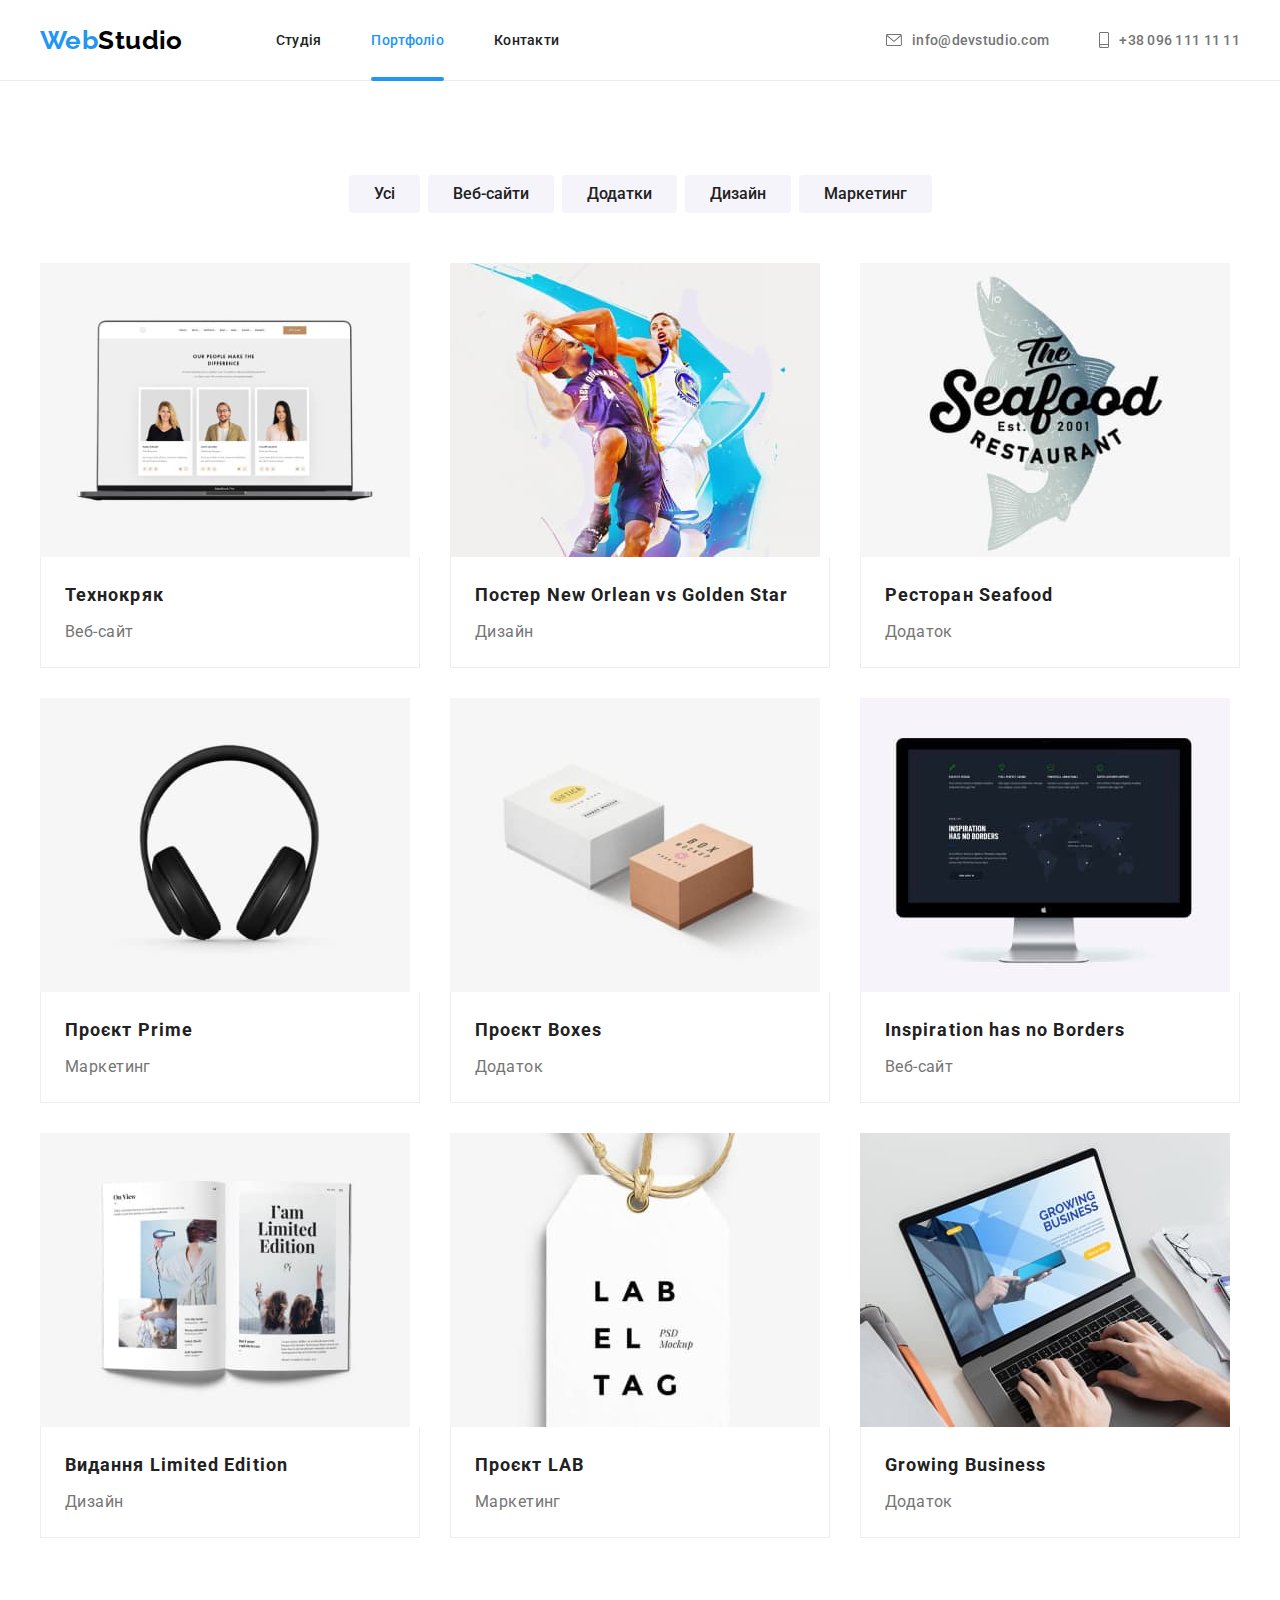
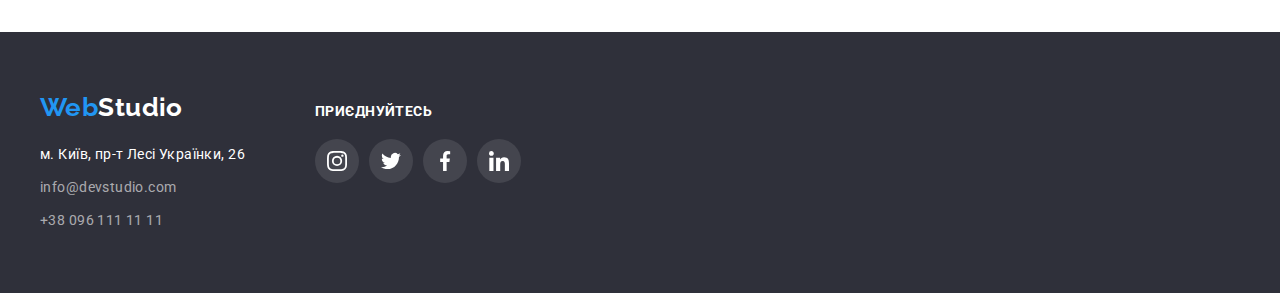
==== portfolio.html @ 312a786f "file" ====
<!DOCTYPE html>
<html lang="uk">
  <head>
    <meta charset="UTF-8" />
    <meta http-equiv="X-UA-Compatible" content="IE=edge" />
    <meta name="viewport" content="width=device-width, initial-scale=1.0" />
    <title>Студія</title>
    <link rel="preconnect" href="https://fonts.googleapis.com" />
    <link rel="preconnect" href="https://fonts.gstatic.com" crossorigin />
    <link
      href="https://fonts.googleapis.com/css2?family=Raleway:wght@700&family=Roboto:wght@400;500;700;900&display=swap"
      rel="stylesheet"
    />
    <link
      rel="stylesheet"
      href="https://cdnjs.cloudflare.com/ajax/libs/modern-normalize/1.1.0/modern-normalize.min.css"
      integrity="sha512-wpPYUAdjBVSE4KJnH1VR1HeZfpl1ub8YT/NKx4PuQ5NmX2tKuGu6U/JRp5y+Y8XG2tV+wKQpNHVUX03MfMFn9Q=="
      crossorigin="anonymous"
      referrerpolicy="no-referrer"
    />
    <link href="https://unpkg.com/aos@2.3.1/dist/aos.css" rel="stylesheet" />
    <link
      rel="stylesheet"
      href="https://cdnjs.cloudflare.com/ajax/libs/animate.css/4.1.1/animate.min.css"
    />
    <link rel="stylesheet" href="./css/styles.css" />
  </head>
  <body>
    <!--Верхня лінія-->
    <header class="page-header">
      <div class="container header-container">
        <a hreaf="./index.html" class="logo-header"
          ><span class="web">Web</span>Studio</a
        >
        <nav class="navigation">
          <ul class="header-nav">
            <li class="item">
              <a class="header-nav-link" href="./index.html">Студія</a>
            </li>
            <li class="item">
              <a class="header-nav-link current" href="./portfolio.html"
                >Портфоліо</a
              >
            </li>
            <li class="item">
              <a class="header-nav-link" href="#">Контакти</a>
            </li>
          </ul>
        </nav>
        <ul class="adress-header">
          <li class="item">
            <a class="adress-header-link" href="mailto:info@devstudio.com">
              <svg class="icon-mailto">
                <use
                  href="./img/icons.svg#icon-envelope-hover"
                  width="16"
                  height="12"
                ></use>
              </svg>
              info@devstudio.com</a
            >
          </li>
          <li class="item">
            <a class="adress-header-link" href="tel:+380961111111">
              <svg class="icon-smartphone">
                <use
                  href="./img/icons.svg#icon-smartphone"
                  width="10"
                  height="16"
                ></use>
              </svg>
              +38 096 111 11 11</a
            >
          </li>
        </ul>
      </div>
    </header>
    <main>
      <!--Портфоліо-->
      <section class="portfolio-nav section">
        <div class="container">
          <h1 class="visually-hidden" hidden>Портфоліо</h1>
          <ul class="link-filter-btn">
            <li>
              <button class="filter-btn" type="button">Усі</button>
            </li>
            <li>
              <button class="filter-btn" type="button">Веб-сайти</button>
            </li>
            <li>
              <button class="filter-btn" type="button">Додатки</button>
            </li>
            <li>
              <button class="filter-btn" type="button">Дизайн</button>
            </li>
            <li>
              <button class="filter-btn" type="button">Маркетинг</button>
            </li>
          </ul>
          <ul class="gallery">
            <li class="gallery-list animate__animated animate__fadeInTopLeft">
              <a href="#" class="project-link">
                <div class="project-top-wrap">
                  <img
                    src="./img/img технокряк.jpg"
                    width="370"
                    ;
                    height="294"
                    ;
                    alt="Технокряк"
                  />
                  <p class="project-top-text">
                    Ресурс пропонує комплексні пропозиції з різним рівнем
                    функціоналу та сервісів. Все це дозволить відвідувачу
                    отримати вичерпні відомості про компанію чи приватну особу.
                  </p>
                </div>
                <div class="gallery-tittle">
                  <h2 class="project-tittle">Технокряк</h2>
                  <p class="project-type">Веб-сайт</p>
                </div>
              </a>
            </li>
            <li class="gallery-list animate__animated animate__fadeInDown">
              <a href="#" class="project-link">
                <div class="project-top-wrap">
                  <img
                    src="./img/img постер 2.jpg"
                    width="370"
                    ;
                    height="294"
                    left="614"
                    ;
                    alt="Постер New Orlean vs Golden Star"
                  />
                  <p class="project-top-text">
                    Lorem ipsum dolor sit amet consectetur adipisicing elit. Hic
                    velit voluptate placeat fuga doloremque vel qui voluptatum
                    ex id debitis expedita, modi sit quisquam, numquam eum magni
                    labore nostrum at.
                  </p>
                </div>
                <div class="gallery-tittle">
                  <h2 class="project-tittle">
                    Постер New Orlean vs Golden Star
                  </h2>
                  <p class="project-type">Дизайн</p>
                </div>
              </a>
            </li>
            <li class="gallery-list animate__animated animate__fadeInTopRight">
              <a href="#" class="project-link">
                <div class="project-top-wrap">
                  <img
                    src="./img/img ресторан.jpg"
                    width="370"
                    ;
                    height="294"
                    ;
                    alt="Ресторан Seafood"
                  />
                  <p class="project-top-text">
                    Lorem ipsum dolor sit amet consectetur adipisicing elit. Hic
                    velit voluptate placeat fuga doloremque vel qui voluptatum
                    ex id debitis expedita, modi sit quisquam, numquam eum magni
                    labore nostrum at.
                  </p>
                </div>
                <div class="gallery-tittle">
                  <h2 class="project-tittle">Ресторан Seafood</h2>
                  <p class="project-type">Додаток</p>
                </div>
              </a>
            </li>
            <li class="gallery-list animate__animated animate__fadeInTopLeft">
              <a href="#" class="project-link">
                <div class="project-top-wrap">
                  <img
                    src="./img/навушники.jpg"
                    width="370"
                    ;
                    height="294"
                    ;
                    alt="Проєкт Prime"
                  />
                  <p class="project-top-text">
                    Lorem ipsum dolor sit amet consectetur adipisicing elit. Hic
                    velit voluptate placeat fuga doloremque vel qui voluptatum
                    ex id debitis expedita, modi sit quisquam, numquam eum magni
                    labore nostrum at.
                  </p>
                </div>
                <div class="gallery-tittle">
                  <h2 class="project-tittle">Проєкт Prime</h2>
                  <p class="project-type">Маркетинг</p>
                </div>
              </a>
            </li>
            <li class="gallery-list">
              <a href="#" class="project-link">
                <div class="project-top-wrap">
                  <img
                    src="./img/img проєкт box.jpg"
                    width="370"
                    ;
                    height="294"
                    ;
                  />
                  <p class="project-top-text">
                    Lorem ipsum dolor sit amet consectetur adipisicing elit. Hic
                    velit voluptate placeat fuga doloremque vel qui voluptatum
                    ex id debitis expedita, modi sit quisquam, numquam eum magni
                    labore nostrum at.
                  </p>
                </div>
                <div class="gallery-tittle">
                  <h2 class="project-tittle">Проєкт Boxes</h2>
                  <p class="project-type">Додаток</p>
                </div>
              </a>
            </li>
            <li class="gallery-list animate__animated animate__fadeInTopRight">
              <a href="#" class="project-link">
                <div class="project-top-wrap">
                  <img
                    src="./img/img монітор.jpg"
                    width="370"
                    ;
                    height="294"
                    ;
                    alt="Inspiration has no Borders"
                  />
                  <p class="project-top-text">
                    Lorem ipsum dolor sit amet consectetur adipisicing elit. Hic
                    velit voluptate placeat fuga doloremque vel qui voluptatum
                    ex id debitis expedita, modi sit quisquam, numquam eum magni
                    labore nostrum at.
                  </p>
                </div>
                <div class="gallery-tittle">
                  <h2 class="project-tittle">Inspiration has no Borders</h2>
                  <p class="project-type">Веб-сайт</p>
                </div>
              </a>
            </li>
            <li class="gallery-list animate__animated animate__fadeInTopLeft">
              <a href="#" class="project-link">
                <div class="project-top-wrap">
                  <img
                    src="./img/img видання.jpg"
                    width="370"
                    ;
                    height="294"
                    ;
                    alt="Видання Limited Edition"
                  />
                  <p class="project-top-text">
                    Lorem ipsum dolor sit amet consectetur adipisicing elit. Hic
                    velit voluptate placeat fuga doloremque vel qui voluptatum
                    ex id debitis expedita, modi sit quisquam, numquam eum magni
                    labore nostrum at.
                  </p>
                </div>
                <div class="gallery-tittle">
                  <h2 class="project-tittle">Видання Limited Edition</h2>
                  <p class="project-type">Дизайн</p>
                </div>
              </a>
            </li>
            <li class="gallery-list animate__animated animate__fadeInUp">
              <a href="" class="project-link">
                <div class="project-top-wrap">
                  <img
                    src="./img/img проєкт лаб.jpg"
                    width="370"
                    ;
                    height="294"
                    ;
                    alt="Проєкт LAB"
                  />
                  <p class="project-top-text">
                    Lorem ipsum dolor sit amet consectetur adipisicing elit. Hic
                    velit voluptate placeat fuga doloremque vel qui voluptatum
                    ex id debitis expedita, modi sit quisquam, numquam eum magni
                    labore nostrum at.
                  </p>
                </div>
                <div class="gallery-tittle">
                  <h2 class="project-tittle">Проєкт LAB</h2>
                  <p class="project-type">Маркетинг</p>
                </div>
              </a>
            </li>
            <li class="gallery-list animate__animated animate__fadeInTopRight">
              <a href="" class="project-link">
                <div class="project-top-wrap">
                  <img
                    src="./img/img ноут.jpg"
                    width="370"
                    ;
                    height="294"
                    ;
                    alt="Growing Business"
                  />
                  <p class="project-top-text">
                    Lorem ipsum dolor sit amet consectetur adipisicing elit. Hic
                    velit voluptate placeat fuga doloremque vel qui voluptatum
                    ex id debitis expedita, modi sit quisquam, numquam eum magni
                    labore nostrum at.
                  </p>
                </div>
                <div class="gallery-tittle">
                  <h2 class="project-tittle">Growing Business</h2>
                  <p class="project-type">Додаток</p>
                </div>
              </a>
            </li>
          </ul>
        </div>
      </section>
    </main>
    <!--КОНТАКТИ-->
    <footer class="footer">
      <div class="container">
        <div class="wrapper">
          <a hreaf="./index.html" class="logo-footer"
            ><span class="web">Web</span>Studio</a
          >
          <address class="contacts-address">
            <ul class="footer-nav">
              <li class="contacts-item">
                <a
                  class="footer-nav-address"
                  href="https://goo.gl/maps/SYEKKBxRii6qYseB9"
                  target="_blank"
                  rel="noopener noreferrer"
                  >м. Київ, пр-т Лесі Українки, 26
                </a>
              </li>
              <li class="contacts-item">
                <a class="footer-nav-link" href="mailto:info@devstudio.com"
                  >info@devstudio.com
                </a>
              </li>
              <li class="contacts-item">
                <a class="footer-nav-link" href="tel:+380961111111 "
                  >+38 096 111 11 11
                </a>
              </li>
            </ul>
          </address>
        </div>
        <div class="social-container">
          <p class="footer-text">Приєднуйтесь</p>
          <ul class="footer-social-list">
            <li class="footer-social-item">
              <a class="footer-social-link" href="#">
                <svg class="footer-social-sign" width="20" height="20">
                  <use href="./img/icons.svg#icon-instagram-2"></use>
                </svg>
              </a>
            </li>
            <li class="footer-social-item">
              <a class="footer-social-link" href="#">
                <svg class="footer-social-sign" width="20" height="20">
                  <use href="./img/icons.svg#icon-twitter-1"></use>
                </svg>
              </a>
            </li>
            <li class="footer-social-item">
              <a class="footer-social-link" href="#">
                <svg class="footer-social-sign" width="20" height="20">
                  <use href="./img/icons.svg#icon-facebook-1"></use>
                </svg>
              </a>
            </li>
            <li class="footer-social-item">
              <a class="footer-social-link" href="#">
                <svg class="footer-social-sign" width="20" height="20">
                  <use href="./img/icons.svg#icon-linkedin-1"></use>
                </svg>
              </a>
            </li>
          </ul>
        </div>
      </div>
    </footer>
    <script src="https://unpkg.com/aos@2.3.1/dist/aos.js"></script>
    <script>
      AOS.init();
    </script>
  </body>
</html>
---- css/styles.css ----
:root {
  --primary-text-color: #757575;
  --tittle-text-color: #212121;
  --accent-color: #2196f3;
  --background-doc: #ffffff;
  --team-content-background: #f5f4fa;
  --header-background: #ffffff;
  --section-hero-background: #2f303a;
  --section-footer-background: #2f303a;
  --primary-white-color: #ffffff;
  --footer-color: rgba(255, 255, 255, 0.6);
  --background-btn: #188ce8;
  --text-shadow: rgba(0, 0, 0, 0.25);
  --logo-header-color: #000000;
  --color-icons: #afb1b8;
}
h1,
h2,
h3,
p {
  margin-top: 0px;
  margin-bottom: 0px;
}
ul {
  padding: 0;
  list-style: none;
  margin-bottom: 0px;
  margin-top: 0px;
}
body {
  margin: 0;
  font-family: "Roboto", sans-seerif;
  font-size: 14px;
  letter-spacing: 0.03em;
  color: var(--primary-text-color);
  background: var(--background-doc);
}
/* top line bg */
.web {
  font-style: normal;
  font-weight: 700;
  font-size: 26px;
  line-height: 1.1923;
  color: var(--accent-color);
}
.page-header {
  background-color: var(--header-background);
  text-decoration: none;
  border-bottom: 1px solid #ececec;
}
.container {
  width: 1200px;
  padding-left: 15px;
  padding-right: 15px;
  margin: 0 auto;
}
.header-container {
  display: flex;
  align-items: center;
  list-style: none;
  margin: 0 auto;
}
.navigation {
  margin-right: auto;
}
.logo-header {
  font-family: "Raleway", sans-serif;
  font-style: normal;
  font-weight: 700;
  font-size: 26px;
  line-height: 1.1923;
  color: var(--logo-header-color);
  margin-right: 93px;
}
.header-nav {
  margin: 0px;
  display: flex;
  gap: 50px;
  padding: 0px;
}
.header-nav-link {
  position: relative;
}
.current::after {
  content: "";
  position: absolute;
  display: block;
  left: 0;
  bottom: -1px;
  opacity: 1;
  width: 100%;
  height: 4px;
  background: #2196f3;
  border-radius: 2px;
  transition: opasity 250ms;
  transition-timing-function: cubic-bezier(0.4, 0, 0.2, 1);
}
.header-nav-link.current {
  color: #2196f3;
}
/* line-height/font-size = */
.header-nav-link {
  text-decoration: none;
  font-style: normal;
  font-weight: 500;
  line-height: 1.1428;
  letter-spacing: 0.02em;
  color: var(--tittle-text-color);
  font-size: 14px;
  display: block;
  padding-top: 32px;
  padding-bottom: 32px;
  transition-property: color;
  transition-duration: 250ms;
  transition-timing-function: cubic-bezier(0.4, 0, 0.2, 1);
}
.header-nav-link:hover,
.header-nav-link:focus {
  color: var(--accent-color);
}
.adress-header {
  margin: 0px;
  display: flex;
  gap: 50px;
  padding: 0px;
}
.adress-header-link {
  text-decoration: none;
  font-style: normal;
  font-weight: 500;
  line-height: 1.1428;
  letter-spacing: 0.02em;
  color: var(--primary-text-color);
  font-size: 14px;
  display: flex;
  padding-top: 32px;
  padding-bottom: 32px;
  align-items: center;
  transition: color 250ms cubic-bezier(0.4, 0, 0.2, 1);
}
.adress-header-link:hover,
.adress-header-link:focus {
  color: var(--accent-color);
}
.icon-mailto {
  width: 16px;
  height: 12px;
  margin-right: 10px;
  fill: currentColor;
}
.icon-smartphone {
  width: 10px;
  height: 16px;
  margin-right: 10px;
  fill: currentColor;
}
/* HERO */
.hero {
  background: var(--section-hero-background);
  text-align: center;
  padding-top: 200px;
  padding-bottom: 200px;
  background-image: linear-gradient(
      rgba(47, 48, 58, 0.4),
      rgba(47, 48, 58, 0.4)
    ),
    url(../img/hero.JPG);
  background-repeat: no-repeat;
  background-size: cover;
  background-position: center;
  max-width: 1600px;
  margin-left: auto;
  margin-right: auto;
}
.visually-hidden {
  position: absolute;
  white-space: nowrap;
  width: 1px;
  height: 1px;
  overflow: hidden;
  border: 0;
  padding: 0;
  clip: rect(0 0 0 0);
  clip-path: inset(50%);
  margin: -1px;
}
.hero-title {
  font-weight: 900;
  font-size: 44px;
  line-height: 1.3636;
  letter-spacing: 0.06em;
  text-transform: uppercase;
  color: var(--primary-white-color);
  width: 696px;
  margin: 0 auto;
  margin-bottom: 30px;
}
.header-btn {
  font-family: inherit;
  text-align: center;
  font-size: 16px;
  font-weight: 700;
  line-height: 1.875;
  letter-spacing: 0.06em;
  color: var(--primary-white-color);
  background-color: var(--accent-color);
  cursor: pointer;
  border: 0;
  border-radius: 4px;
  height: 50px;
  padding: 10px 32px;
  margin: 0 auto;
  transition: background-color 250ms cubic-bezier(0.4, 0, 0.2, 1);
}
.header-btn:hover,
.header-btn:focus {
  background: var(--background-btn);
}

.link-item-text {
  list-style: none;
  display: flex;
  gap: 30px;
  padding: 0;
  margin: 0;
}
.link-item {
  flex-basis: calc((100% - 90px) / 4);
}
.about-icon {
  display: flex;
  align-items: center;
  justify-content: center;
  background: var(--team-content-background);
  border-radius: 4px;
  height: 120px;
  margin-bottom: 30px;
}
.about-title {
  font-weight: 700;
  font-size: 14px;
  line-height: 1.1428;
  text-transform: uppercase;
  color: var(--tittle-text-color);
  margin: 0;
  padding-bottom: 10px;
}
.about-subtitle {
  line-height: 1.7142;
  margin: 0;
  color: var(--primary-text-color);
}
/* Section bg */
.section {
  padding-top: 94px;
  padding-bottom: 94px;
}
.section.examples {
  padding-top: 0;
}
.examples-label {
  position: relative;
  width: 370px;
}
.examples-text {
  position: absolute;
  font-style: normal;
  font-weight: 700;
  font-size: 14px;
  line-height: 1.1428;
  text-align: center;
  letter-spacing: 0.03em;
  text-transform: uppercase;
  color: var(--primary-white-color);
  display: flex;
  align-items: center;
  justify-content: center;
  background: rgba(47, 48, 58, 0.8);
  bottom: 0;
  right: 0;
  left: 0;
  padding-top: 27px;
  padding-bottom: 27px;
}
.link-examples {
  list-style: none;
  display: flex;
  gap: 30px;
  padding: 0;
  margin: 0;
}
/*TEAM*/
.team {
  background: var(--team-content-background);
}
.link-team {
  list-style: none;
  display: flex;
  gap: 30px;
  min-width: 270px;
  padding: 0;
  margin: 0;
}
.link-photo {
  flex-basis: calc((100% - 90px) / 4);
  background: var(--background-doc);
  box-shadow: 0px 1px 3px rgba(0, 0, 0, 0.12), 0px 1px 1px rgba(0, 0, 0, 0.14),
    0px 2px 1px rgba(0, 0, 0, 0.2);
  border-radius: 0px 0px 4px 4px;
}
.photo-team {
  padding: 30px 10px;
  transition: transform 250ms;
  transition-timing-function: cubic-bezier(0.4, 0, 0.2, 1);
}
.title {
  font-weight: 700;
  font-size: 36px;
  line-height: 1.1666;
  text-align: center;
  color: var(--tittle-text-color);
  margin-bottom: 50px;
  padding: 0px;
}
.team-tittle {
  font-weight: 500;
  font-size: 16px;
  line-height: 1.1875;
  text-align: center;
  color: var(--tittle-text-color);
  margin-bottom: 10px;
}
.team-subtitle {
  font-size: 16px;
  line-height: 1.1875;
  text-align: center;
  margin-bottom: 16px;
}
/*SOCIAL LINK*/
.team-icons-list {
  display: flex;
  justify-content: center;
  gap: 10px;
}
.team-icons-item {
  width: 44px;
  height: 44px;
  gap: 10px;
}
.team-icons-link {
  width: 100%;
  height: 100%;
  background: var(--background-doc);
  border-radius: 50%;
  display: flex;
  align-items: center;
  justify-content: center;
  color: var(--color-icons);
  transition: background-color 250ms cubic-bezier(0.4, 0, 0.2, 1),
    color 250ms cubic-bezier(0.4, 0, 0.2, 1);
}
.team-icons-sign {
  fill: currentColor;
}
.team-icons-link:hover,
.team-icons-link:focus {
  background-color: var(--accent-color);
  color: #ffffff;
}
/*ПОСТІЙНІ КЛІЄНТИ*/

.customers-list {
  list-style: none;
  display: flex;
  align-items: center;
  gap: 30px;
  padding: 0;
}
.client-item {
  display: flex;
  justify-content: center;
  height: 92px;
  flex-basis: calc((100% - 150px) / 6);
}
.client-icon {
  fill: var(--color-icons);
  transition: fill 250ms cubic-bezier(0.4, 0, 0.2, 1);
}
.client-link {
  display: flex;
  align-items: center;
  justify-content: center;
  width: 100%;
  height: 100%;
  border-radius: 4px;
  border: 1px solid var(--color-icons);
  fill: var(--color-icons);
  transition: border-color 250ms cubic-bezier(0.4, 0, 0.2, 1);
}
.client-link:hover,
.client-link:focus {
  border-color: var(--accent-color);
  cursor: pointer;
}

.client-link:hover .client-icon,
.client-link:focus .client-icon {
  fill: var(--accent-color);
}

/*FOOTER*/

.footer {
  background: var(--section-footer-background);
  padding-top: 60px;
  padding-bottom: 60px;
}
.logo-footer {
  font-family: "Raleway", sans-serif;
  font-weight: 700;
  font-size: 26px;
  line-height: 31px;
  color: var(--primary-white-color);
  display: inline-block;
  margin: 0 auto;
  margin-bottom: 20px;
}
.contacts-item:not(:last-child) {
  margin-bottom: 9px;
}
.footer-nav {
  font-style: normal;
  list-style: none;
  background: var(--section-footer-background);
  margin: 0;
  padding: 0;
}
.footer-nav-address {
  line-height: 1.7142;
  list-style: none;
  text-decoration: none;
  color: var(--primary-white-color);
  transition: transform 250ms;
  transition-timing-function: cubic-bezier(0.4, 0, 0.2, 1);
}
.footer-nav-address:hover,
.footer-nav-address:focus {
  color: var(--accent-color);
}
.footer-nav-link {
  text-decoration: none;
  line-height: 1.7142;
  color: var(--footer-color);
  transition: color 250ms cubic-bezier(0.4, 0, 0.2, 1);
}
.footer-nav-link:hover,
.footer-nav-link :focus {
  color: var(--accent-color);
}
img {
  display: block;
  max-width: 100%;
  height: auto;
}
/*--Портфоліо*/

.portfolio-nav {
  list-style: none;
  text-align: center;
}
.link-filter-btn {
  display: flex;
  justify-content: center;
  align-items: center;
  gap: 8px;
  margin-bottom: 50px;
}
.filter-btn {
  font-family: "Roboto";
  font-weight: 500;
  font-size: 16px;
  line-height: 1.625;
  text-align: center;
  color: var(--tittle-text-color);
  background: var(--team-content-background);
  cursor: pointer;
  border: 0;
  border-radius: 4px;
  padding: 6px 25px;
  display: inline-block;
  transition-property: color, box-shadow, background-color;
  transition-duration: 250ms;
   transition-timing-function: cubic-bezier(0.4, 0, 0.2, 1); 
}
.filter-btn:hover,
.filter-btn:focus {
  background-color: var(--accent-color);
  color: var(--primary-white-color);
  box-shadow: 0px 3px 1px rgba(0, 0, 0, 0.1), 0px 1px 2px rgba(0, 0, 0, 0.08),
    0px 2px 2px rgba(0, 0, 0, 0.12);
}
.gallery {
  display: flex;
  flex-wrap: wrap;
  gap: 30px;
  padding: 0;
  margin: 0;
}
.gallery-list {
  width: calc((100% - 60px) / 3);
}
.project-link:hover .project-top-text {
  transform: translateY(0);
  transition: transform 250ms;
  transition-timing-function: cubic-bezier(0.4, 0, 0.2, 1);
}
.project-link {
  list-style: none;
  text-decoration: none;
  display: block;
  transition: box-shadow 250ms cubic-bezier(0.4, 0, 0.2, 1); 
}
.project-link:hover,
.project-link:focus {
  box-shadow: 0px 1px 1px rgba(0, 0, 0, 0.12), 0px 4px 4px rgba(0, 0, 0, 0.06),
    1px 4px 6px rgba(0, 0, 0, 0.16);
}
.project-top-wrap {
  position: relative;
  overflow: hidden;
}
.project-top-text {
  position: absolute;
  display: flex;
  align-items: center;
  justify-content: center;
  text-align: left;
  top: 0;
  font-style: normal;
  font-weight: 400;
  font-size: 18px;
  line-height: 28px;
  letter-spacing: 0.03em;
  color: #ffffff;
  background: rgba(33, 150, 243, 0.9);
  padding: 24px;
  height: 100%;
  transform: translateY(100%);
  transition: transform 250ms cubic-bezier(0.4, 0, 0.2, 1);
}
.gallery-tittle {
  padding: 20px 24px;
  border: 1px solid #eeeeee;
  text-align: left;
  border-top: 0;
}
.project-tittle {
  font-weight: 700;
  font-size: 18px;
  line-height: 36px;
  letter-spacing: 0.06em;
  color: var(--tittle-text-color);
  margin-bottom: 4px;
}
.project-type {
  font-size: 16px;
  line-height: 1.875;
  color: var(--primary-text-color);
  margin: 0;
}
.footer .container {
  display: flex;
  align-items: baseline;
}
.social-container {
  margin-left: 70px;
}

.footer-text {
  display: flex;
  font-size: 14px;
  font-weight: 700;
  line-height: 1.1428;
  letter-spacing: 0.03em;
  text-transform: uppercase;
  color: var(--primary-white-color);
  margin-bottom: 20px;
}
.footer-social-list {
  display: flex;
  justify-content: center;
  gap: 10px;
}
.footer-social-item {
  width: 44px;
  height: 44px;
}
.footer-social-link {
  width: 100%;
  height: 100%;
  background: rgba(255, 255, 255, 0.1);
  border-radius: 50%;
  display: flex;
  justify-content: center;
  align-items: center;
  color: var(--background-doc);
  transition: background-color 250ms cubic-bezier(0.4, 0, 0.2, 1);
}
.footer-social-sign {
  fill: currentColor;
}
.footer-social-link:hover,
.team-icons-link:focus {
  background-color: var(--accent-color);
  fill: currentColor;
}
.backdrop {
  position: fixed;
  top: 0;
  width: 100%;
  height: 100%;
  background: rgba(0, 0, 0, 0.2);
  transition: opasity 250ms cubic-bezier(0.4, 0, 0.2, 1),
    visibility 250ms cubic-bezier(0.4, 0, 0.2, 1);
}
.modal {
  width: 528px;
  min-height: 550px;
  background: var(--background-doc);
  box-shadow: 0px 1px 3px rgba(0, 0, 0, 0.12), 0px 1px 1px rgba(0, 0, 0, 0.14),
    0px 2px 1px rgba(0, 0, 0, 0.2);
  border-radius: 4px;
  position: absolute;
  top: 50%;
  left: 50%;
  transform: translate(-50%, -50%) scaleY(1);
  transition: transform 250ms cubic-bezier(0.4, 0, 0.2, 1);
  padding: 40px;
}
.backdrop .is-hidden .modal {
  transform: translate(-50%, -50%) scaleY(0);
}
.modal-close {
  position: absolute;
  width: 30px;
  height: 30px;
  border: 1px solid rgba(0, 0, 0, 0.1);
  background: var(--primary-white-color);
  border-radius: 50%;
  display: flex;
  align-items: center;
  justify-content: center;
  right: 8px;
  top: 8px;
  cursor: pointer;
}
.modal-close-icon {
  width: 18px;
  height: 18px;
  transition: transform 250ms cubic-bezier(0.4, 0, 0.2, 1);
  fill: var(--logo-header-color);
}
.is-hidden {
  opacity: 0;
  visibility: hidden;
  pointer-events: none;
}
.modal-tittle{
position: absolute;
font-style: normal;
font-weight: 700;
font-size: 20px;
line-height: 1,15;
text-align: center;
letter-spacing: 0.03em;
color: var(--tittle-text-color);
text-align: center;
margin-bottom: 12px;
}
.modal-input{
  position: relative;
  width: 100%;
height: 58px;
  border-radius: 4px;
  margin-bottom: 10px;
}
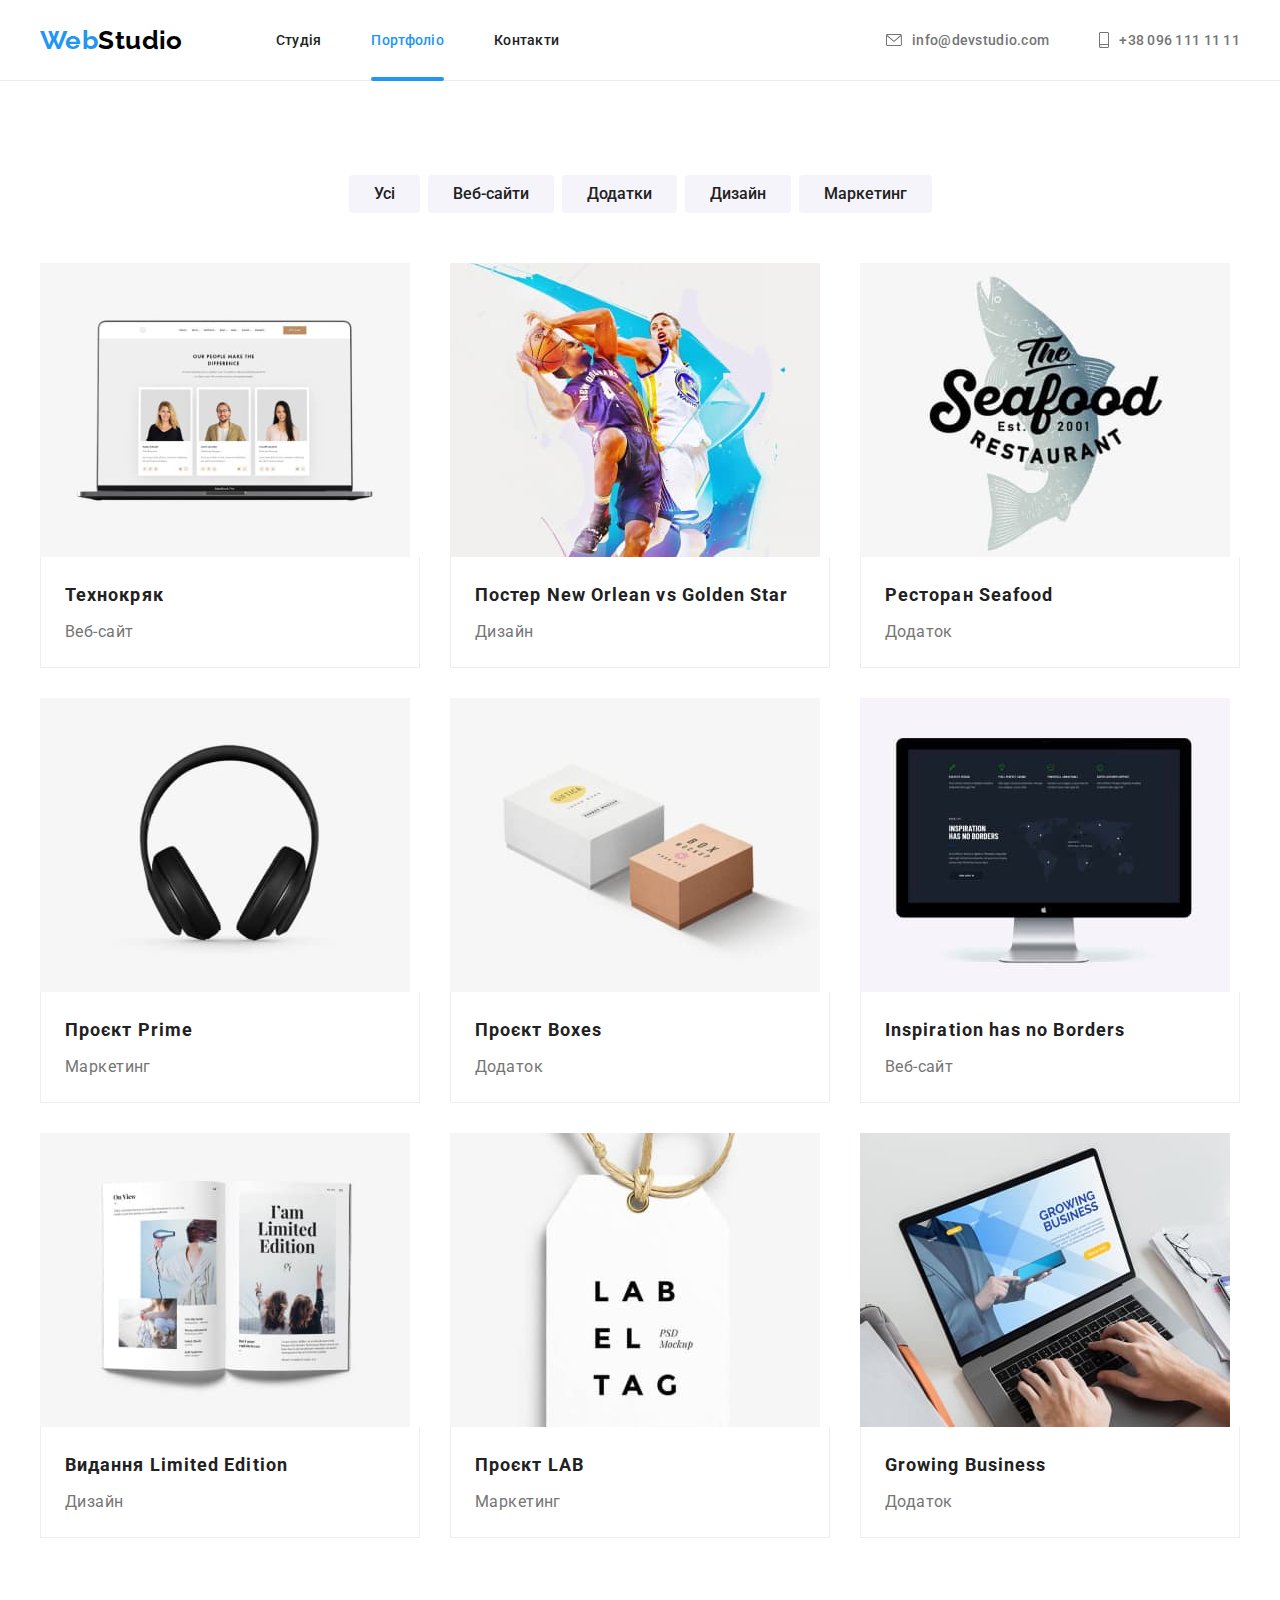
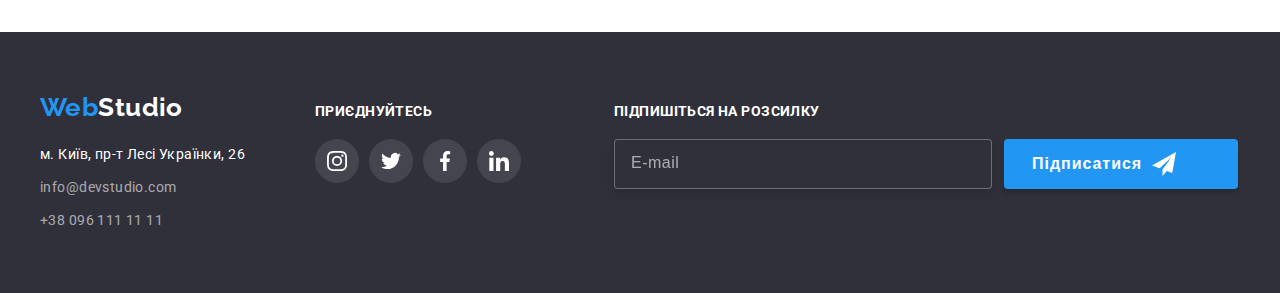
==== commit 40c6e773: "update" ====
--- a/portfolio.html
+++ b/portfolio.html
@@ -383,6 +383,23 @@
             </li>
           </ul>
         </div>
+         <div class="sign">
+          <p class="sign-tittle">Підпишіться на розсилку</p>
+          <form>
+            <div class="send-form">
+          <input
+            type="email"
+            name="send-email"
+            class="footer-user-mail"
+            placeholder="E-mail"/>
+            <button class="btn-send"type="submit">Підписатися<svg class="icon-send" width="24" height="24">
+              <use href="./img/icons.svg#icon-icon-send-2">
+              </use>
+            </svg>
+          </button>
+        </div>
+      </form>
+      </div>
       </div>
     </footer>
     <script src="https://unpkg.com/aos@2.3.1/dist/aos.js"></script>
--- a/css/styles.css
+++ b/css/styles.css
@@ -666,7 +666,6 @@
   pointer-events: none;
 }
 .modal-tittle{
-position: absolute;
 font-style: normal;
 font-weight: 700;
 font-size: 20px;
@@ -677,10 +676,111 @@
 text-align: center;
 margin-bottom: 12px;
 }
+.modal-label{
+position: relative;
+width: 22px;
+height: 14px;
+font-style: normal;
+font-weight: 400;
+font-size: 12px;
+line-height: 14px;
+letter-spacing: 0.01em;
+color: var(--primary-text-color);
+margin-bottom: 10px;
+}
 .modal-input{
+  width: 100%;
+  height: 45px;
+  border: 1px solid rgba(33, 33, 33, 0.2);
+  border-radius: 4px;
+  cursor: pointer;
+  margin-bottom: 10px;
+}
+.modal-input:focus + .modal-icon {
+  fill:var(--accent-color);
+}
+.modal-icon{
+  position: absolute;
+  top: 42%;
+  left: 5px;
+transform: translateY(-42%);
+display: inline-block;
+margin-left: 12px;
+}
+
+
+
+.sign-tittle{
+  display: flex;
+  font-size: 14px;
+  font-weight: 700;
+  line-height: 1.1428;
+  letter-spacing: 0.03em;
+  text-transform: uppercase;
+  color: var(--primary-white-color);
+  outline: transparent;
+  margin-bottom: 20px;
+  margin-left: 93px;
+}
+.send-form{
+  display: flex;
+  gap: 12px;
+}
+.footer-user-mail{
+  min-width: 358px;
+  background: var(--section-footer-background);
+border: 1px solid rgba(255, 255, 255, 0.3);
+filter: drop-shadow(0px 4px 4px rgba(0, 0, 0, 0.15));
+border-radius: 4px;
+padding-left: 16px;
+padding-top: 15px;
+padding-bottom: 15px;
+transition: border-color 250ms cubic-bezier(0.4, 0, 0.2, 1);
+margin-left: 93px;
+}
+.footer-user-mail:hover,
+.footer-user-mail:focus{
+  border-color:var(--accent-color)
+}
+.footer-user-mail::placeholder {
+font-style: normal;
+font-weight: 400;
+font-size: 16px;
+line-height: 1.25;
+display: flex;
+align-items: center;
+letter-spacing: 0.03em;
+color: rgba(255, 255, 255, 0.6);
+}
+.btn-send{
+  font-style: normal;
+font-weight: 700;
+font-size: 16px;
+line-height: 1.87;
+display: flex;
+align-items: center;
+text-align: center;
+letter-spacing: 0.06em;
+color: var(--primary-white-color);
+  background-color: var(--accent-color);
+  box-shadow: 0px 4px 4px rgba(0, 0, 0, 0.15);
+  cursor: pointer;
+  border: 0;
+  border-radius: 4px;
+  height: 50px;
+  padding-top: 10px;
+  padding-bottom: 10px;
+  padding-left: 28px;
+  padding-right: 62px;
+  margin: 0 auto;
+  transition: background-color 250ms cubic-bezier(0.4, 0, 0.2, 1);
+}
+.btn-send:hover,
+.btn-send:focus {
+  background: var(--background-btn);
+}
+.icon-send{
   position: relative;
-  width: 100%;
-height: 58px;
-  border-radius: 4px;
-  margin-bottom: 10px;
-}
+  fill: currentColor;
+  margin-left: 10px;
+}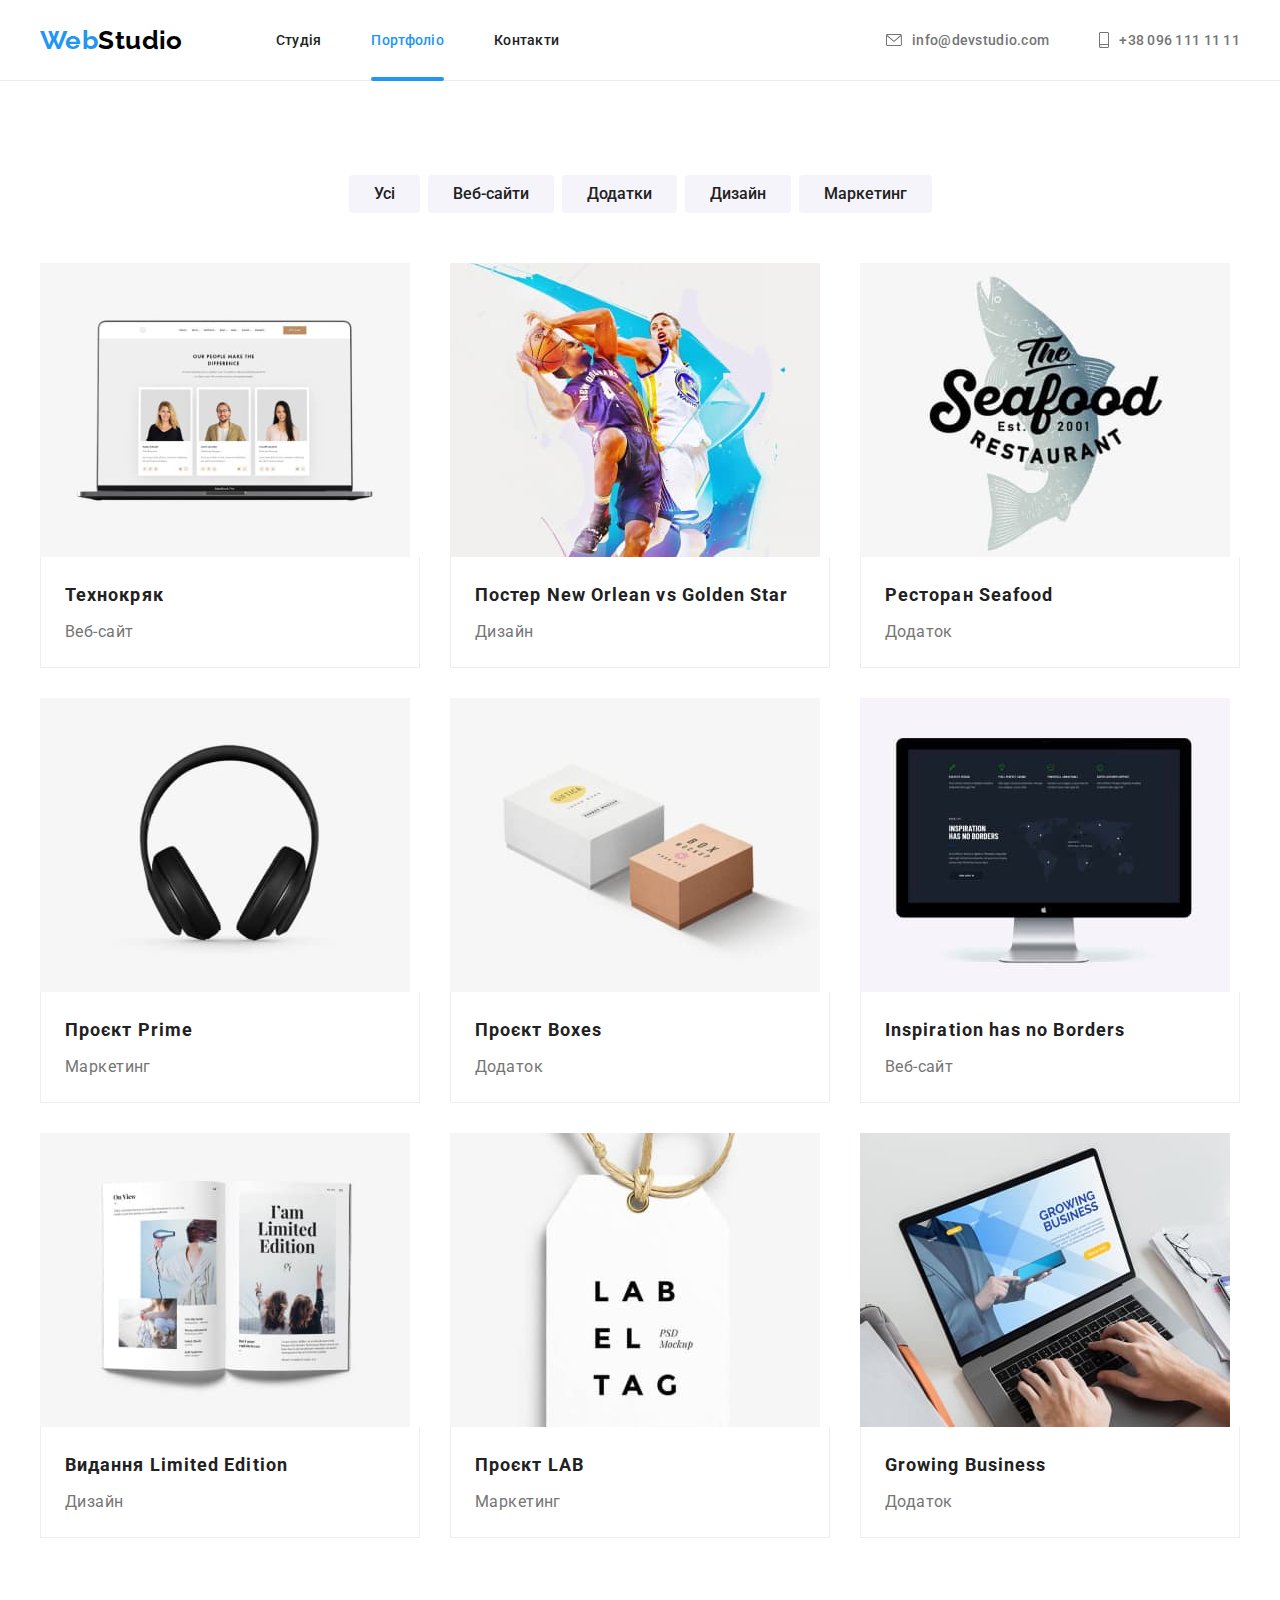
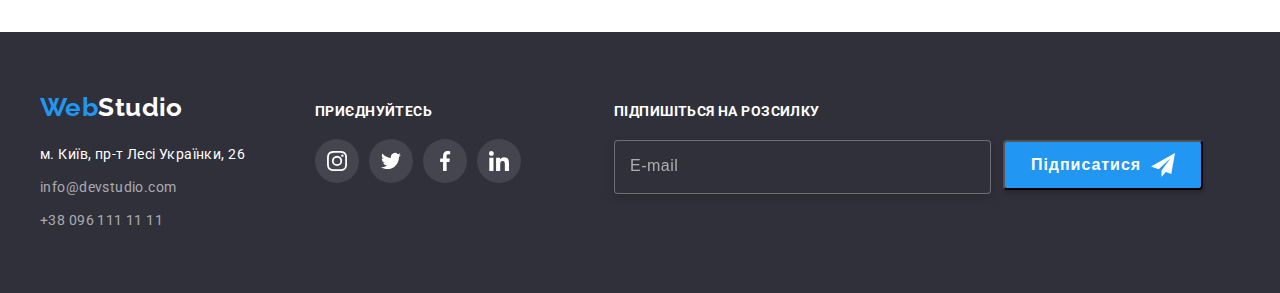
==== commit 4098e0a2: "update css" ====
--- a/portfolio.html
+++ b/portfolio.html
@@ -383,23 +383,24 @@
             </li>
           </ul>
         </div>
-         <div class="sign">
-          <p class="sign-tittle">Підпишіться на розсилку</p>
-          <form>
-            <div class="send-form">
-          <input
-            type="email"
-            name="send-email"
-            class="footer-user-mail"
-            placeholder="E-mail"/>
-            <button class="btn-send"type="submit">Підписатися<svg class="icon-send" width="24" height="24">
-              <use href="./img/icons.svg#icon-icon-send-2">
-              </use>
-            </svg>
-          </button>
+        <div class="modal-footer">
+          <p class="subscribe-title">Підпишіться на розсилку</p>
+          <form class="footer-form">
+            <input
+              class="input-footer"
+              type="email"
+              name="input-email"
+              id="email"
+              placeholder="E-mail"
+            />
+            <button class="subscribe-btn" type="submit">
+              Підписатися
+              <svg class="modal-icon-footer" width="24" height="24">
+                <use href="./img/icons.svg#icon-icon-send-2"></use>
+              </svg>
+            </button>
+          </form>
         </div>
-      </form>
-      </div>
       </div>
     </footer>
     <script src="https://unpkg.com/aos@2.3.1/dist/aos.js"></script>
--- a/css/styles.css
+++ b/css/styles.css
@@ -490,7 +490,7 @@
   display: inline-block;
   transition-property: color, box-shadow, background-color;
   transition-duration: 250ms;
-   transition-timing-function: cubic-bezier(0.4, 0, 0.2, 1); 
+  transition-timing-function: cubic-bezier(0.4, 0, 0.2, 1);
 }
 .filter-btn:hover,
 .filter-btn:focus {
@@ -518,7 +518,7 @@
   list-style: none;
   text-decoration: none;
   display: block;
-  transition: box-shadow 250ms cubic-bezier(0.4, 0, 0.2, 1); 
+  transition: box-shadow 250ms cubic-bezier(0.4, 0, 0.2, 1);
 }
 .project-link:hover,
 .project-link:focus {
@@ -613,6 +613,71 @@
 .team-icons-link:focus {
   background-color: var(--accent-color);
   fill: currentColor;
+}
+.modal-footer {
+  margin-left: 93px;
+}
+.footer-form {
+  display: flex;
+  gap: 12px;
+}
+.subscribe-title {
+  font-weight: 700;
+  font-size: 14px;
+  line-height: 1.14;
+  letter-spacing: 0.03em;
+  text-transform: uppercase;
+  color: var(--primary-white-color);
+  margin-bottom: 20px;
+}
+.input-footer::placeholder {
+  font-size: 16px;
+  line-height: 1.25;
+  letter-spacing: 0.03em;
+  color: rgba(255, 255, 255, 0.6);
+}
+.input-footer {
+  width: 358px;
+  height: 50px;
+  border: 1px solid rgba(255, 255, 255, 0.3);
+  filter: drop-shadow(0px 4px 4px rgba(0, 0, 0, 0.15));
+  border-radius: 4px;
+  background-color: var(--section-footer-background);
+  color: var(--primary-white-color);
+  padding-left: 15px;
+}
+.input-footer:focus {
+  outline-color: var(--accent-color);
+}
+.input-footer:hover {
+  border-color: var(--accent-color);
+}
+.subscribe-btn {
+  width: 200px;
+  height: 50px;
+  box-shadow: 0px 4px 4px rgba(0, 0, 0, 0.15);
+  border-radius: 4px;
+  background-color: var(--accent-color);
+  font-weight: 700;
+  font-size: 16px;
+  line-height: 1.8;
+  display: flex;
+  align-items: center;
+  letter-spacing: 0.06em;
+  color: var(--primary-white-color);
+  justify-content: center;
+  gap: 10px;
+  cursor: pointer;
+}
+.subscribe-btn:hover,
+.subscribe-btn:focus {
+  background-color: var(--background-btn);
+  color: var(--primary-white-color);
+  transition: color 250ms cubic-bezier(0.4, 0, 0.2, 1),
+    background-color 250ms cubic-bezier(0.4, 0, 0.2, 1);
+}
+.modal-icon-footer {
+  fill: var(--primary-white-color);
 }
 .backdrop {
   position: fixed;
@@ -660,57 +725,174 @@
   transition: transform 250ms cubic-bezier(0.4, 0, 0.2, 1);
   fill: var(--logo-header-color);
 }
+.modal-close-icon:hover,
+.modal-close-icon:focus {
+  fill: var(--accent-color);
+}
 .is-hidden {
   opacity: 0;
   visibility: hidden;
   pointer-events: none;
 }
-.modal-tittle{
-font-style: normal;
-font-weight: 700;
-font-size: 20px;
-line-height: 1,15;
-text-align: center;
-letter-spacing: 0.03em;
-color: var(--tittle-text-color);
-text-align: center;
-margin-bottom: 12px;
-}
-.modal-label{
-position: relative;
-width: 22px;
-height: 14px;
-font-style: normal;
-font-weight: 400;
-font-size: 12px;
-line-height: 14px;
-letter-spacing: 0.01em;
-color: var(--primary-text-color);
-margin-bottom: 10px;
-}
-.modal-input{
+.modal-tittle {
+  font-style: normal;
+  font-weight: 700;
+  font-size: 20px;
+  line-height: 1, 15;
+  text-align: center;
+  letter-spacing: 0.03em;
+  color: var(--tittle-text-color);
+  text-align: center;
+  margin-bottom: 12px;
+}
+.modal-field {
+  position: relative;
+  margin-bottom: 10px;
+}
+.modal-icon {
+  position: absolute;
+  left: 12px;
+  top: 30px;
+}
+.input-label {
+  font-weight: 400;
+  color: var(--primary-text-color);
+}
+.modal-field {
+  margin-top: 25px;
+}
+.modal-input {
   width: 100%;
-  height: 45px;
+  height: 40px;
+  margin-top: 4px;
+  border-radius: 5px;
   border: 1px solid rgba(33, 33, 33, 0.2);
   border-radius: 4px;
+  padding-left: 42px;
+  color: var(--tittle-text-color);
+  outline: transparent;
+}
+.modal-input:focus,
+.modal-input:hover {
+  border-color: var(--accent-color);
+}
+.modal-input:focus + .modal-icon,
+.modal-input:hover + .modal-icon {
+  fill: var(--accent-color);
+}
+.modal-comment {
+  width: 100%;
+  height: 120px;
+  border: 1px solid rgba(33, 33, 33, 0.2);
+  border-radius: 4px;
+  resize: none;
+  padding: 16px 12px;
+  margin-top: 4px;
+}
+.modal-comment:hover,
+.modal-comment:focus {
+  border-color: var(--accent-color);
+  outline: var(--accent-color);
+}
+.modal-comment::placeholder {
+  font-size: 12px;
+  line-height: 1.16;
+  letter-spacing: 0.01em;
+  color: rgba(117, 117, 117, 0.5);
+}
+.comment {
+  width: 100%;
+  height: 120px;
+  margin-top: 28px;
+}
+.checkbox-text {
+  font-style: normal;
+  font-weight: 400;
+  font-size: 14px;
+  line-height: 1.7;
+  letter-spacing: 0.03em;
+  color: var(--primary-text-color);
+  display: flex;
+  align-items: center;
+  margin-bottom: 30px;
+  margin-left: 13px;
+}
+.checkbox-text span {
+  width: 16px;
+  height: 15px;
+  background: var(--primary-white-color);
+  border: 2px solid var(--tittle-text-color);
+  border-radius: 2px;
+  margin-right: 8px;
+  display: flex;
   cursor: pointer;
-  margin-bottom: 10px;
-}
-.modal-input:focus + .modal-icon {
-  fill:var(--accent-color);
-}
-.modal-icon{
-  position: absolute;
-  top: 42%;
-  left: 5px;
-transform: translateY(-42%);
-display: inline-block;
-margin-left: 12px;
-}
-
-
-
-.sign-tittle{
+  align-items: center;
+  justify-content: center;
+  fill: transparent;
+}
+.policy-checkbox:checked + span {
+  background-color: var(--accent-color);
+  border: none;
+  fill: var(--primary-white-color);
+}
+.policy-checkbox:focus + span {
+  border-color: var(--accent-color);
+}
+.policy-checkbox {
+  border-radius: 2px;
+  color: var(--accent-color);
+}
+.checkbox-icon {
+  border: 2px solid var(--tittle-text-color);
+  border-radius: 2px;
+  fill: var(--primary-white-color);
+  transition: border-color 250ms cubic-bezier(0.4, 0, 0.2, 1);
+}
+.input-policy {
+  position: relative;
+  font-weight: 400;
+  font-size: 14px;
+  line-height: 1.7142px;
+  letter-spacing: 0.03em;
+  color: var(--accent-color);
+  padding-left: 8px;
+  cursor: pointer;
+  text-decoration-line: underline;
+}
+.modal-btn {
+  display: flex;
+  justify-content: center;
+}
+.submit-btn {
+  width: 200px;
+  height: 50px;
+  left: 700px;
+  top: 712px;
+  background: var(--accent-color);
+  box-shadow: 0px 4px 4px rgba(0, 0, 0, 0.15);
+  border-radius: 4px;
+  color: var(--primary-white-color);
+  border: 0;
+  cursor: pointer;
+  transition-property: background-color;
+  transition-duration: 250ms;
+  transition-timing-function: cubic-bezier(0.4, 0, 0.2, 1);
+  transition-delay: 0;
+}
+.submit-btn:hover,
+.submit-btn:focus {
+  background-color: var(--background-btn);
+}
+.send {
+  font-weight: 700;
+  font-size: 16px;
+  line-height: 30px;
+  align-items: center;
+  text-align: center;
+  letter-spacing: 0.06em;
+  color: var(--background-doc);
+}
+.sign-tittle {
   display: flex;
   font-size: 14px;
   font-weight: 700;
@@ -722,46 +904,46 @@
   margin-bottom: 20px;
   margin-left: 93px;
 }
-.send-form{
+.send-form {
   display: flex;
   gap: 12px;
 }
-.footer-user-mail{
+.footer-user-mail {
   min-width: 358px;
+  height: 50px;
   background: var(--section-footer-background);
-border: 1px solid rgba(255, 255, 255, 0.3);
-filter: drop-shadow(0px 4px 4px rgba(0, 0, 0, 0.15));
-border-radius: 4px;
-padding-left: 16px;
-padding-top: 15px;
-padding-bottom: 15px;
-transition: border-color 250ms cubic-bezier(0.4, 0, 0.2, 1);
-margin-left: 93px;
+  border: 1px solid rgba(255, 255, 255, 0.3);
+  filter: drop-shadow(0px 4px 4px rgba(0, 0, 0, 0.15));
+  border-radius: 4px;
+  padding-left: 16px;
+  padding-top: 15px;
+  padding-bottom: 15px;
+  transition: border-color 250ms cubic-bezier(0.4, 0, 0.2, 1);
 }
 .footer-user-mail:hover,
-.footer-user-mail:focus{
-  border-color:var(--accent-color)
+.footer-user-mail:focus {
+  border-color: var(--accent-color);
 }
 .footer-user-mail::placeholder {
-font-style: normal;
-font-weight: 400;
-font-size: 16px;
-line-height: 1.25;
-display: flex;
-align-items: center;
-letter-spacing: 0.03em;
-color: rgba(255, 255, 255, 0.6);
-}
-.btn-send{
-  font-style: normal;
-font-weight: 700;
-font-size: 16px;
-line-height: 1.87;
-display: flex;
-align-items: center;
-text-align: center;
-letter-spacing: 0.06em;
-color: var(--primary-white-color);
+  font-style: normal;
+  font-weight: 400;
+  font-size: 16px;
+  line-height: 1.25;
+  display: flex;
+  align-items: center;
+  letter-spacing: 0.03em;
+  color: rgba(255, 255, 255, 0.6);
+}
+.btn-send {
+  font-style: normal;
+  font-weight: 700;
+  font-size: 16px;
+  line-height: 1.87;
+  display: flex;
+  align-items: center;
+  text-align: center;
+  letter-spacing: 0.06em;
+  color: var(--primary-white-color);
   background-color: var(--accent-color);
   box-shadow: 0px 4px 4px rgba(0, 0, 0, 0.15);
   cursor: pointer;
@@ -779,8 +961,8 @@
 .btn-send:focus {
   background: var(--background-btn);
 }
-.icon-send{
+.icon-send {
   position: relative;
   fill: currentColor;
   margin-left: 10px;
-}+}
